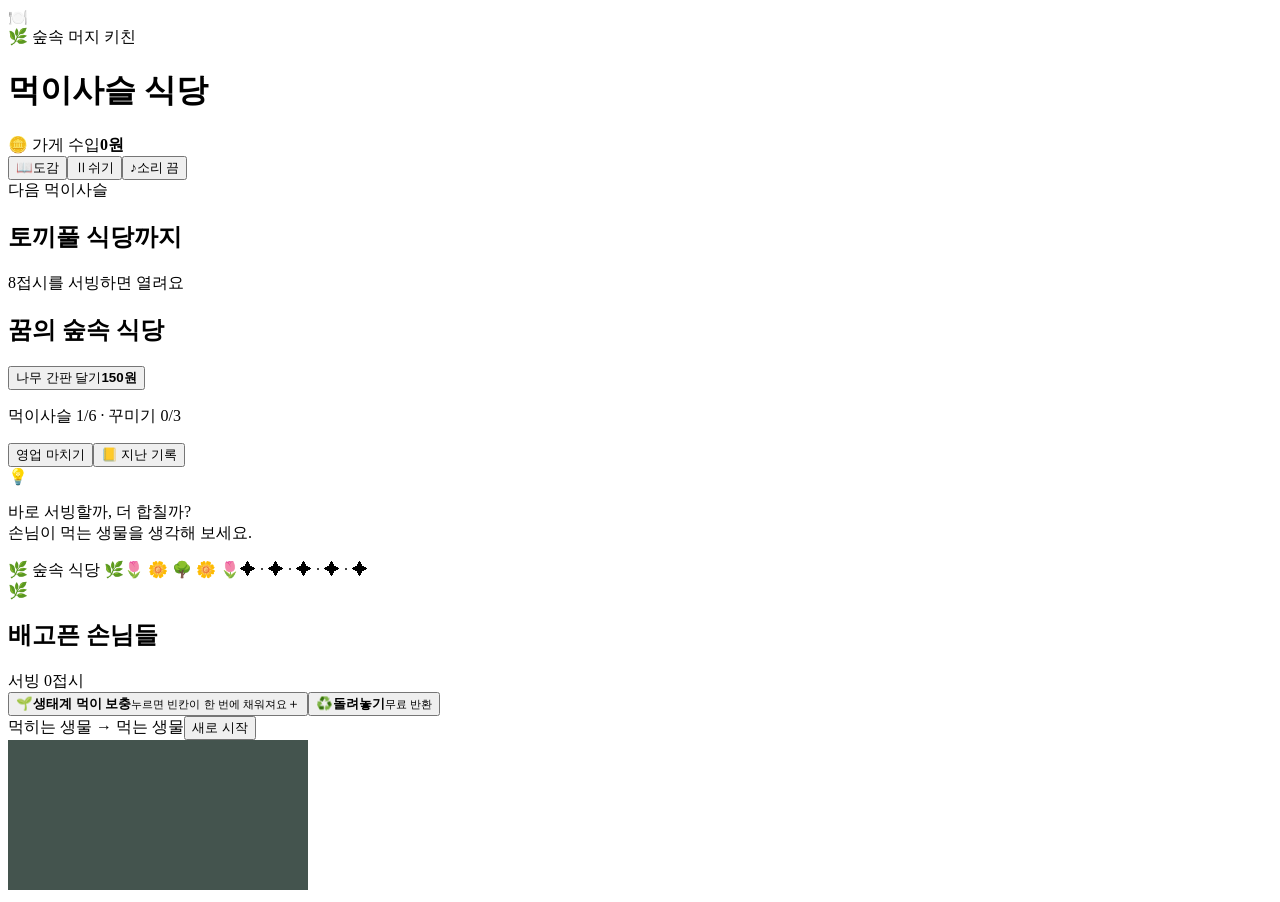
==== index.html @ fd80b188 "Add food-chain diner index.html" ====
<!doctype html>
<html lang="ko">
<head>
  <meta charset="utf-8">
  <meta name="viewport" content="width=device-width,initial-scale=1,viewport-fit=cover">
  <meta name="theme-color" content="#173d38">
  <meta name="description" content="같은 먹이 카드를 합치고 생물 손님에게 알맞은 먹이를 서빙하는 4학년 과학 게임.">
  <title>먹이사슬 식당</title>
  <link rel="icon" href="data:image/svg+xml,%3Csvg xmlns='http://www.w3.org/2000/svg' viewBox='0 0 32 32'%3E%3Crect width='32' height='32' rx='8' fill='%23173d38'/%3E%3Ccircle cx='16' cy='17' r='10' fill='%23ffc44a'/%3E%3Ccircle cx='16' cy='17' r='6' fill='%23fff'/%3E%3C/svg%3E">
  <link rel="stylesheet" href="style.css">
</head>
<body>
<main class="diner">
  <header class="topbar">
    <div class="brand"><span class="brand-icon">🍽️</span><div><span class="eyebrow">🌿 숲속 머지 키친</span><h1>먹이사슬 식당</h1></div></div>
    <div class="wallet"><span>🪙 가게 수입</span><strong id="coins">0<span>원</span></strong></div>
    <div class="toolbar"><button id="guideButton" class="icon-button" title="먹이사슬 도감">📖<span>도감</span></button><button id="pauseButton" class="icon-button" title="잠깐 쉬기">Ⅱ<span>쉬기</span></button><button id="soundButton" class="icon-button" title="소리 켜기">♪<span>소리 끔</span></button></div>
  </header>
    <aside class="side-area">
      <section class="progress-card"><span class="eyebrow">다음 먹이사슬</span><h2 id="nextTitle">토끼풀 식당까지</h2><div class="progress-track"><i id="progressFill"></i></div><p id="progressText">8접시를 서빙하면 열려요</p><div class="unlock-dots" id="unlockDots"></div></section>
      <section class="decor-card"><h2>꿈의 숲속 식당</h2><div id="decorSteps" class="decor-steps"></div><button id="decorateButton" class="decor-button"><span id="decorName">나무 간판 달기</span><strong id="decorCost">150원</strong></button><p id="goalText">먹이사슬 1/6 · 꾸미기 0/3</p></section>
      <div class="business-actions"><button id="finishBusiness" class="finish-business">영업 마치기</button><button id="viewRecords" class="records-button">📒 지난 기록</button></div><div class="tip"><span>💡</span><p>바로 서빙할까, 더 합칠까?<br>손님이 먹는 생물을 생각해 보세요.</p></div>
    </aside>
  <div class="game-layout"><div class="restaurant-decor" aria-hidden="true"><span class="decor-sign">🌿 숲속 식당 🌿</span><span class="decor-flowers">🌷 🌼 🌳 🌼 🌷</span><span class="decor-lights">✦ · ✦ · ✦ · ✦ · ✦</span></div><div class="scene-leaves" aria-hidden="true">🌿</div>
    <section class="play-area">
      <div class="section-heading storefront-heading"><h2 id="restaurantTitle">배고픈 손님들</h2><span id="servedLabel" class="counter">서빙 0접시</span></div>
      <div class="customers" id="customers" aria-label="손님에게 먹이 서빙하기"></div>
      <div class="countertop"></div>
      <span id="selectionHint" class="visually-hidden" aria-live="polite"></span>
      <div id="board" class="board" aria-label="먹이 카드 합치기"></div>
      <div class="kitchen-bottom"><button id="fountainButton" class="fountain"><span class="fountain-icon">🌱</span><span><strong>생태계 먹이 보충</strong><small id="supplyLabel">누르면 빈칸이 한 번에 채워져요</small></span><span class="supply-plus">＋</span></button><button id="returnButton" class="return-bin" aria-label="선택한 카드 무료 반환"><span>♻️</span><strong>돌려놓기</strong><small>무료 반환</small></button></div>
    </section>

  </div>
  <footer><span>먹히는 생물 <b>→</b> 먹는 생물</span><button id="restartButton">새로 시작</button></footer>
</main>
<div class="modal-backdrop" id="modal" hidden><section class="modal-card" id="modalContent" role="dialog" aria-modal="true" aria-labelledby="modalTitle"></section></div>
<svg id="tutorialShade" class="tutorial-shade" hidden aria-hidden="true"><defs><mask id="tutorialMask"><rect width="100%" height="100%" fill="white"/><g id="tutorialHoles"></g></mask></defs><rect width="100%" height="100%" fill="#10241d" fill-opacity=".78" mask="url(#tutorialMask)"/></svg>
<aside id="tutorial" class="tutorial-coach" hidden aria-live="polite"><span class="coach-face" aria-hidden="true">🧑‍🍳</span><div><strong id="tutorialStep">연습 1 / 4</strong><p id="tutorialText"></p></div><button id="skipTutorial">건너뛰기</button></aside>
<div class="toast" id="toast" role="status" aria-live="polite"></div>
<div class="drag-ghost" id="dragGhost" hidden></div>
<script src="engine.js"></script>
<script src="app.js"></script>
</body>
</html>
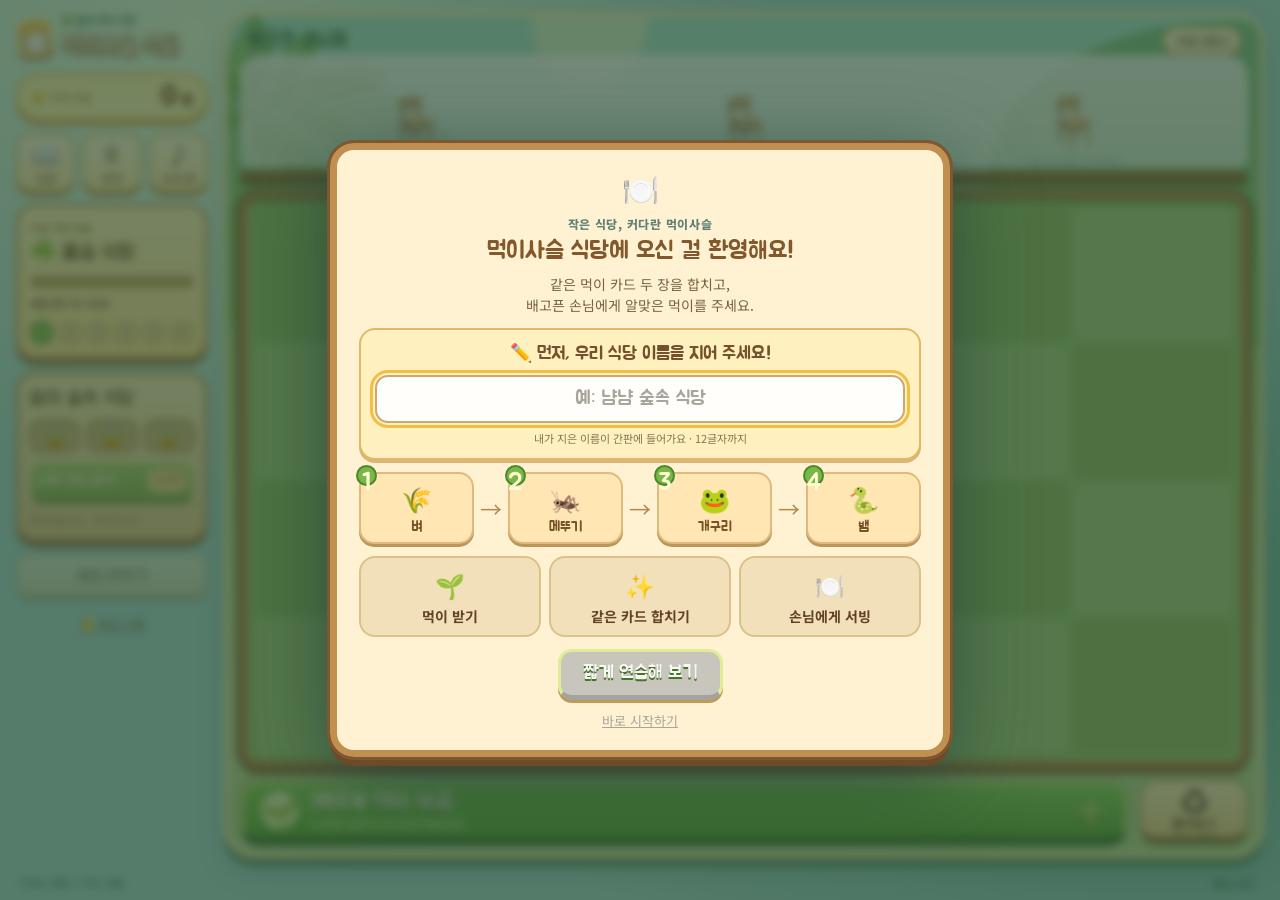
==== commit 149e0480: "Move game notices and tutorial help away from customer faces" ====
--- a/index.html
+++ b/index.html
@@ -1,45 +1,45 @@
-<!doctype html>
-<html lang="ko">
-<head>
-  <meta charset="utf-8">
-  <meta name="viewport" content="width=device-width,initial-scale=1,viewport-fit=cover">
-  <meta name="theme-color" content="#173d38">
-  <meta name="description" content="같은 먹이 카드를 합치고 생물 손님에게 알맞은 먹이를 서빙하는 4학년 과학 게임.">
-  <title>먹이사슬 식당</title>
-  <link rel="icon" href="data:image/svg+xml,%3Csvg xmlns='http://www.w3.org/2000/svg' viewBox='0 0 32 32'%3E%3Crect width='32' height='32' rx='8' fill='%23173d38'/%3E%3Ccircle cx='16' cy='17' r='10' fill='%23ffc44a'/%3E%3Ccircle cx='16' cy='17' r='6' fill='%23fff'/%3E%3C/svg%3E">
-  <link rel="stylesheet" href="style.css">
-</head>
-<body>
-<main class="diner">
-  <header class="topbar">
-    <div class="brand"><span class="brand-icon">🍽️</span><div><span class="eyebrow">🌿 숲속 머지 키친</span><h1>먹이사슬 식당</h1></div></div>
-    <div class="wallet"><span>🪙 가게 수입</span><strong id="coins">0<span>원</span></strong></div>
-    <div class="toolbar"><button id="guideButton" class="icon-button" title="먹이사슬 도감">📖<span>도감</span></button><button id="pauseButton" class="icon-button" title="잠깐 쉬기">Ⅱ<span>쉬기</span></button><button id="soundButton" class="icon-button" title="소리 켜기">♪<span>소리 끔</span></button></div>
-  </header>
-    <aside class="side-area">
-      <section class="progress-card"><span class="eyebrow">다음 먹이사슬</span><h2 id="nextTitle">토끼풀 식당까지</h2><div class="progress-track"><i id="progressFill"></i></div><p id="progressText">8접시를 서빙하면 열려요</p><div class="unlock-dots" id="unlockDots"></div></section>
-      <section class="decor-card"><h2>꿈의 숲속 식당</h2><div id="decorSteps" class="decor-steps"></div><button id="decorateButton" class="decor-button"><span id="decorName">나무 간판 달기</span><strong id="decorCost">150원</strong></button><p id="goalText">먹이사슬 1/6 · 꾸미기 0/3</p></section>
-      <div class="business-actions"><button id="finishBusiness" class="finish-business">영업 마치기</button><button id="viewRecords" class="records-button">📒 지난 기록</button></div><div class="tip"><span>💡</span><p>바로 서빙할까, 더 합칠까?<br>손님이 먹는 생물을 생각해 보세요.</p></div>
-    </aside>
-  <div class="game-layout"><div class="restaurant-decor" aria-hidden="true"><span class="decor-sign">🌿 숲속 식당 🌿</span><span class="decor-flowers">🌷 🌼 🌳 🌼 🌷</span><span class="decor-lights">✦ · ✦ · ✦ · ✦ · ✦</span></div><div class="scene-leaves" aria-hidden="true">🌿</div>
-    <section class="play-area">
-      <div class="section-heading storefront-heading"><h2 id="restaurantTitle">배고픈 손님들</h2><span id="servedLabel" class="counter">서빙 0접시</span></div>
-      <div class="customers" id="customers" aria-label="손님에게 먹이 서빙하기"></div>
-      <div class="countertop"></div>
-      <span id="selectionHint" class="visually-hidden" aria-live="polite"></span>
-      <div id="board" class="board" aria-label="먹이 카드 합치기"></div>
-      <div class="kitchen-bottom"><button id="fountainButton" class="fountain"><span class="fountain-icon">🌱</span><span><strong>생태계 먹이 보충</strong><small id="supplyLabel">누르면 빈칸이 한 번에 채워져요</small></span><span class="supply-plus">＋</span></button><button id="returnButton" class="return-bin" aria-label="선택한 카드 무료 반환"><span>♻️</span><strong>돌려놓기</strong><small>무료 반환</small></button></div>
-    </section>
-
-  </div>
-  <footer><span>먹히는 생물 <b>→</b> 먹는 생물</span><button id="restartButton">새로 시작</button></footer>
-</main>
-<div class="modal-backdrop" id="modal" hidden><section class="modal-card" id="modalContent" role="dialog" aria-modal="true" aria-labelledby="modalTitle"></section></div>
-<svg id="tutorialShade" class="tutorial-shade" hidden aria-hidden="true"><defs><mask id="tutorialMask"><rect width="100%" height="100%" fill="white"/><g id="tutorialHoles"></g></mask></defs><rect width="100%" height="100%" fill="#10241d" fill-opacity=".78" mask="url(#tutorialMask)"/></svg>
-<aside id="tutorial" class="tutorial-coach" hidden aria-live="polite"><span class="coach-face" aria-hidden="true">🧑‍🍳</span><div><strong id="tutorialStep">연습 1 / 4</strong><p id="tutorialText"></p></div><button id="skipTutorial">건너뛰기</button></aside>
-<div class="toast" id="toast" role="status" aria-live="polite"></div>
-<div class="drag-ghost" id="dragGhost" hidden></div>
-<script src="engine.js"></script>
-<script src="app.js"></script>
-</body>
-</html>
+<!doctype html>
+<html lang="ko">
+<head>
+  <meta charset="utf-8">
+  <meta name="viewport" content="width=device-width,initial-scale=1,viewport-fit=cover">
+  <meta name="theme-color" content="#173d38">
+  <meta name="description" content="같은 먹이 카드를 합치고 생물 손님에게 알맞은 먹이를 서빙하는 4학년 과학 게임.">
+  <title>먹이사슬 식당</title>
+  <link rel="icon" href="data:image/svg+xml,%3Csvg xmlns='http://www.w3.org/2000/svg' viewBox='0 0 32 32'%3E%3Crect width='32' height='32' rx='8' fill='%23173d38'/%3E%3Ccircle cx='16' cy='17' r='10' fill='%23ffc44a'/%3E%3Ccircle cx='16' cy='17' r='6' fill='%23fff'/%3E%3C/svg%3E">
+  <link rel="stylesheet" href="style.css?v=help-20261006">
+</head>
+<body>
+<main class="diner">
+  <header class="topbar">
+    <div class="brand"><span class="brand-icon">🍽️</span><div><span class="eyebrow">🌿 숲속 머지 키친</span><h1>먹이사슬 식당</h1></div></div>
+    <div class="wallet"><span>🪙 가게 수입</span><strong id="coins">0<span>원</span></strong></div>
+    <div class="toolbar"><button id="guideButton" class="icon-button" title="먹이사슬 도감">📖<span>도감</span></button><button id="pauseButton" class="icon-button" title="잠깐 쉬기">Ⅱ<span>쉬기</span></button><button id="soundButton" class="icon-button" title="소리 켜기">♪<span>소리 끔</span></button></div>
+  </header>
+    <aside class="side-area">
+      <section class="progress-card"><span class="eyebrow">다음 먹이사슬</span><h2 id="nextTitle">토끼풀 식당까지</h2><div class="progress-track"><i id="progressFill"></i></div><p id="progressText">8접시를 서빙하면 열려요</p><div class="unlock-dots" id="unlockDots"></div></section>
+      <section class="decor-card"><h2>꿈의 숲속 식당</h2><div id="decorSteps" class="decor-steps"></div><button id="decorateButton" class="decor-button"><span id="decorName">나무 간판 달기</span><strong id="decorCost">150원</strong></button><p id="goalText">먹이사슬 1/6 · 꾸미기 0/3</p></section>
+      <div class="business-actions"><button id="finishBusiness" class="finish-business">영업 마치기</button><button id="viewRecords" class="records-button">📒 지난 기록</button></div><div class="tip"><span>💡</span><p>바로 서빙할까, 더 합칠까?<br>손님이 먹는 생물을 생각해 보세요.</p></div>
+    </aside>
+  <div class="game-layout"><div class="restaurant-decor" aria-hidden="true"><span class="decor-sign">🌿 숲속 식당 🌿</span><span class="decor-flowers">🌷 🌼 🌳 🌼 🌷</span><span class="decor-lights">✦ · ✦ · ✦ · ✦ · ✦</span></div><div class="scene-leaves" aria-hidden="true">🌿</div>
+    <section class="play-area">
+      <div class="section-heading storefront-heading"><h2 id="restaurantTitle">배고픈 손님들</h2><span id="servedLabel" class="counter">서빙 0접시</span></div>
+      <div class="customers" id="customers" aria-label="손님에게 먹이 서빙하기"></div>
+      <div class="countertop"></div>
+      <span id="selectionHint" class="visually-hidden" aria-live="polite"></span>
+      <div id="board" class="board" aria-label="먹이 카드 합치기"></div>
+      <div class="kitchen-bottom"><button id="fountainButton" class="fountain"><span class="fountain-icon">🌱</span><span><strong>생태계 먹이 보충</strong><small id="supplyLabel">누르면 빈칸이 한 번에 채워져요</small></span><span class="supply-plus">＋</span></button><button id="returnButton" class="return-bin" aria-label="선택한 카드 무료 반환"><span>♻️</span><strong>돌려놓기</strong><small>무료 반환</small></button></div>
+    </section>
+
+  </div>
+  <footer><span>먹히는 생물 <b>→</b> 먹는 생물</span><button id="restartButton">새로 시작</button></footer>
+</main>
+<div class="modal-backdrop" id="modal" hidden><section class="modal-card" id="modalContent" role="dialog" aria-modal="true" aria-labelledby="modalTitle"></section></div>
+<svg id="tutorialShade" class="tutorial-shade" hidden aria-hidden="true"><defs><mask id="tutorialMask"><rect width="100%" height="100%" fill="white"/><g id="tutorialHoles"></g></mask></defs><rect width="100%" height="100%" fill="#10241d" fill-opacity=".78" mask="url(#tutorialMask)"/></svg>
+<aside id="tutorial" class="tutorial-coach" hidden aria-live="polite"><span class="coach-face" aria-hidden="true">🧑‍🍳</span><div><strong id="tutorialStep">연습 1 / 4</strong><p id="tutorialText"></p></div><button id="skipTutorial">건너뛰기</button></aside>
+<div class="toast" id="toast" role="status" aria-live="polite"></div>
+<div class="drag-ghost" id="dragGhost" hidden></div>
+<script src="engine.js"></script>
+<script src="app.js?v=help-20261006"></script>
+</body>
+</html>
--- a/style.css
+++ b/style.css
@@ -0,0 +1,213 @@
+@import url('https://fonts.googleapis.com/css2?family=Jua&family=Noto+Sans+KR:wght@400;500;600;700;800&display=swap');
+:root{--ink:#173d38;--green:#167c61;--mint:#e1f5ec;--yellow:#ffc44a;--orange:#f06a36;--paper:#fffdf8;--line:#d7e5dd;--display:'Jua','Malgun Gothic',sans-serif;--body:'Noto Sans KR','Malgun Gothic',sans-serif}
+*{box-sizing:border-box}body{margin:0;background:#eef5ef;color:var(--ink);font-family:var(--body);font-size:16px;background-image:radial-gradient(#c8ddd0 .7px,transparent .7px);background-size:18px 18px}button{font:inherit;cursor:pointer;color:inherit}button:disabled{cursor:default;opacity:.5}button:focus-visible{outline:3px solid #246cfc;outline-offset:3px}button,h1,h2,p{margin:0}h1,h2{font-family:var(--display);font-weight:400}button{border:none}button:hover:not(:disabled){filter:brightness(.97)}[hidden]{display:none!important}.diner{max-width:1150px;margin:24px auto;padding:0 24px}.topbar{display:flex;align-items:center;gap:24px;margin-bottom:25px}.brand{display:flex;align-items:center;gap:12px}.brand-icon{font-size:40px;display:grid;place-items:center;background:var(--ink);width:64px;height:64px;border-radius:19px}.eyebrow{font-size:12px;font-weight:800;letter-spacing:.06em;display:block;color:#608075;margin-bottom:4px}.brand h1{font-size:32px;letter-spacing:-.02em}.wallet{margin-left:auto;text-align:right}.wallet>span{font-size:12px;color:#608075}.wallet strong{display:block;font-family:var(--display);font-size:32px}.wallet strong span{font-size:17px;margin-left:4px}.toolbar{display:flex;gap:7px}.icon-button{border:1px solid var(--line);background:var(--paper);border-radius:14px;min-width:52px;padding:7px 10px;font-size:23px;line-height:1.2}.icon-button span{display:block;font-family:var(--body);font-size:12px;margin-top:4px;font-weight:600}.game-layout{display:grid;grid-template-columns:minmax(0,1fr) 292px;gap:25px}.play-area{min-width:0}.section-heading{display:flex;align-items:center;justify-content:space-between;gap:10px}.section-heading h2{font-size:23px}.section-heading>span{font-size:12px;color:#698178}.counter{background:#dcebe1;padding:6px 12px;border-radius:20px;font-weight:700}.customers{display:grid;grid-template-columns:repeat(3,1fr);gap:12px;margin-top:12px;min-height:162px}.customer{border:2px solid #c6ddd0;border-bottom:0;border-radius:22px 22px 0 0;background:var(--paper);min-height:162px;text-align:center;padding:12px 7px 10px;position:relative;transition:border-color .15s,transform .15s;overflow:hidden;display:flex;align-items:center;flex-direction:column;justify-content:center}.customer .bubble{background:#edf4ec;border-radius:16px;padding:4px 10px;font-size:12px;font-weight:700;white-space:nowrap;margin-bottom:4px}.customer .animal{font-size:43px;line-height:1.15}.customer strong{font-family:var(--display);font-size:18px;font-weight:400;margin-top:4px}.customer .reward{font-size:12px;color:#718078;margin-top:2px}.customer.urgent{border-color:#f2b271;background:#fff7ed}.customer.urgent .bubble{background:#ffe4c0;color:#ad4b16}.patience-track{position:absolute;bottom:0;left:0;right:0;height:5px;background:#fbe6d4}.patience-track i{display:block;height:100%;background:var(--orange);transition:width .2s linear}.customer.empty{border-style:dashed;background:transparent;opacity:.7;color:#78958a}.customer.empty span{font-size:28px}.customer.drop-target,.slot.drop-target{border-color:var(--orange);box-shadow:0 0 0 3px #ffc44a90}.customer.can-serve{border-color:#44b892}.countertop{background:var(--ink);color:#eff9ef;display:flex;justify-content:space-between;align-items:center;padding:11px 15px;border-radius:0 0 12px 12px;border-bottom:5px solid #102d29;font-size:12px;gap:10px}.open-sign{background:var(--yellow);color:var(--ink);padding:3px 10px;border-radius:4px;font-family:var(--display);letter-spacing:.12em;font-size:14px}.kitchen-head{display:flex;justify-content:space-between;align-items:end;margin:19px 0 10px}.kitchen-head h2{font-size:25px}.selection-hint{font-size:12px;color:#698178;max-width:150px;text-align:right}.board{background:#d5e8dc;border:1px solid #bad1c3;border-radius:22px;padding:11px;display:grid;grid-template-columns:repeat(4,minmax(0,1fr));gap:9px;box-shadow:inset 0 2px 3px #bfd4c7}.slot{background:#bcd7c660;border:2px solid transparent;min-width:0;aspect-ratio:1.23;border-radius:15px;position:relative;padding:5px;display:flex;align-items:center;justify-content:center;flex-direction:column;touch-action:none;user-select:none;-webkit-user-select:none;transition:transform .15s,box-shadow .15s;overflow:hidden}.slot:empty:after{content:'+';font-size:23px;color:#99b6a3;font-weight:300}.slot.filled{background:var(--paper);border-color:#fff;box-shadow:0 3px 0 #a6c5b3}.slot .food-icon{font-size:35px;line-height:1.15;pointer-events:none}.slot .food-name{font-size:13px;font-weight:800;line-height:1.35;margin-top:5px;pointer-events:none;word-break:keep-all}.slot .chain-mark{position:absolute;top:5px;left:7px;width:6px;height:6px;border-radius:50%;pointer-events:none}.slot .tier{position:absolute;top:3px;right:6px;font-size:10px;letter-spacing:1px;color:#79978b;pointer-events:none}.slot.selected{border-color:var(--orange);box-shadow:0 0 0 3px #ffc44a80,0 3px 0 #a6c5b3;transform:translateY(-2px)}.slot.fresh{animation:pop .28s ease-out}.kitchen-bottom{display:flex;gap:10px;margin-top:13px}.fountain{background:var(--green);border-bottom:4px solid #10604a;color:white;padding:12px 14px;border-radius:17px;display:flex;gap:12px;align-items:center;flex:1;text-align:left;min-width:0}.fountain-icon{font-size:30px}.fountain strong{font-family:var(--display);font-size:20px;font-weight:400;display:block}.fountain small{font-size:12px;color:#cff7e6;display:block;margin-top:3px}.supply-meter{margin-left:auto;height:30px;width:9px;background:#ffffff35;border-radius:5px;display:flex;align-items:end;overflow:hidden;flex-shrink:0}.supply-meter i{background:var(--yellow);width:100%;height:50%;transition:height .1s}.return-bin{padding:10px 16px;min-width:99px;background:#fffdf8;border:1px dashed #83a491;border-radius:17px;display:flex;flex-direction:column;align-items:center}.return-bin>span{font-size:25px}.return-bin strong{font-size:12px;margin-top:2px}.return-bin small{font-size:11px;color:#6c8579;margin-top:1px}.side-area{display:flex;flex-direction:column;gap:15px}.progress-card{padding:22px;background:var(--yellow);border:1px solid #e9b137;border-radius:23px;position:relative}.progress-card .eyebrow{color:#806721}.progress-card h2{font-size:24px;margin-bottom:14px}.progress-track{height:8px;background:#e3ae33;border-radius:10px;overflow:hidden}.progress-track i{display:block;height:100%;width:0;background:var(--ink);border-radius:10px;transition:width .3s}.progress-card p{font-size:13px;font-weight:600;margin-top:9px}.unlock-dots{display:flex;gap:8px;margin-top:16px}.unlock-dots span{height:27px;width:27px;border-radius:50%;background:#ffe098;display:grid;place-items:center;font-size:12px;color:#a28b4e}.unlock-dots .done{background:var(--ink);color:var(--yellow)}.menu-card,.upgrade-card{padding:19px;background:var(--paper);border-radius:22px;border:1px solid var(--line)}.menu-card .section-heading h2,.upgrade-card h2{font-size:22px}.menu-description{font-size:12px;color:#698178;margin:8px 0 12px;line-height:1.6}.menu-item{display:flex;width:100%;gap:9px;align-items:center;padding:9px 10px;margin-top:6px;border-radius:11px;background:#f0f5ef;border:1px solid transparent;text-align:left}.menu-item.active{background:#e0f2e8;border-color:#86bca1}.menu-item .menu-icon{font-size:23px;flex-shrink:0}.menu-item .menu-name{font-size:13px;font-weight:700}.menu-item .menu-status{margin-left:auto;font-size:11px;color:#758d7e}.menu-item.active .menu-status{color:#167c61;font-weight:800}.menu-item.locked{background:#f4f4ee;color:#8d998e}.upgrade-button{width:100%;display:flex;align-items:center;justify-content:space-between;background:#f1f5ed;border-radius:12px;padding:12px;margin-top:10px;text-align:left;gap:8px}.upgrade-button span{font-size:13px;font-weight:700}.upgrade-button small{display:block;margin-top:4px;font-size:12px;color:#799184;font-weight:400}.upgrade-button strong{font-size:13px;white-space:nowrap;color:var(--green)}.tip{display:flex;align-items:start;gap:10px;padding:0 8px;color:#6c8376}.tip>span{font-size:22px}.tip p{font-size:12px;line-height:1.8}footer{display:flex;justify-content:space-between;align-items:center;margin:20px 0;color:#779080;font-size:12px}footer button{font-size:12px;text-decoration:underline;background:none;color:#779080}.modal-backdrop{position:fixed;inset:0;z-index:30;background:#0a2924a6;backdrop-filter:blur(5px);display:flex;align-items:center;justify-content:center;padding:22px}.modal-card{background:var(--paper);width:620px;max-width:100%;border-radius:28px;max-height:88dvh;overflow-y:auto;padding:30px;box-shadow:0 24px 80px #06201960;text-align:center}.modal-card .modal-icon{font-size:45px;display:block;margin-bottom:10px}.modal-card h2{font-size:30px;margin-bottom:12px}.modal-card p{font-size:15px;line-height:1.9;color:#57766a}.modal-card .small-copy{font-size:12px;line-height:1.8;margin-top:14px;color:#7b8b81}.primary{background:var(--green);color:white;font-family:var(--display);font-size:20px;border-radius:14px;padding:13px 26px;border-bottom:4px solid #105a46;margin-top:22px}.secondary{background:#e6eee5;padding:12px 20px;border-radius:13px;margin-top:12px;font-size:14px}.modal-actions{display:flex;justify-content:center;gap:10px;align-items:baseline}.chain-diagram{display:flex;align-items:center;justify-content:center;gap:8px;margin:20px 0;flex-wrap:wrap}.chain-node{padding:11px 7px;background:#edf4e9;border-radius:15px;min-width:85px;max-width:115px}.chain-node>span{display:block;font-size:31px}.chain-node strong{display:block;font-size:12px;margin-top:5px;line-height:1.6}.chain-arrow{color:#7b9b88;font-size:21px}.learn-copy{background:#e6f4e8;padding:13px 17px;border-radius:15px;text-align:left;font-size:14px;line-height:1.9}.howto{display:grid;grid-template-columns:repeat(3,1fr);gap:10px;margin-top:22px}.howto>div{background:#edf4e9;border-radius:16px;padding:14px 9px}.howto span{font-size:24px;display:block}.howto strong{display:block;font-size:14px;margin-top:8px}.howto small{display:block;font-size:12px;margin-top:5px;color:#607d6e;line-height:1.7}.guide-entry{text-align:left;border-top:1px solid var(--line);padding:20px 0}.guide-entry h3{font-family:var(--display);font-size:21px;font-weight:400;margin:0}.guide-entry .chain-diagram{justify-content:start;gap:5px;margin:12px 0}.guide-entry p{font-size:13px;line-height:1.9}.toast{position:fixed;left:50%;bottom:28px;transform:translate(-50%,20px);opacity:0;background:var(--ink);color:white;padding:13px 22px;border-radius:14px;box-shadow:0 8px 25px #163c3840;z-index:60;max-width:90vw;font-size:14px;pointer-events:none;transition:all .2s;text-align:center}.toast.show{opacity:1;transform:translate(-50%,0)}.toast.error{background:#ae412c}.drag-ghost{position:fixed;pointer-events:none;z-index:50;background:#fffdf8f0;border:2px solid var(--orange);border-radius:15px;padding:10px 14px;transform:translate(-50%,-50%);box-shadow:0 6px 20px #0b302b33;min-width:85px;text-align:center}.drag-ghost .food-icon{display:block;font-size:35px}.drag-ghost .food-name{font-size:12px;font-weight:700}.success-pop{animation:pop .32s ease}.pause-label{margin:20px;color:#6f8b7b}.guide-tabs{display:flex;flex-wrap:wrap;gap:7px;justify-content:center;margin:12px 0}.guide-tabs button{padding:7px 12px;background:#eaf2e8;font-size:13px;border-radius:10px}.guide-tabs button.active{background:var(--green);color:white}.reference-links{text-align:left;font-size:12px;color:#6c8579;line-height:1.8;margin-top:16px}.reference-links a{color:#3b7963}.board-help{font-size:13px;margin:12px 0}.empty-note{font-size:13px;text-align:center;padding:16px;color:#799184}.visually-hidden{position:absolute;width:1px;height:1px;overflow:hidden;clip:rect(0,0,0,0)}
+@keyframes pop{0%{transform:scale(.82)}60%{transform:scale(1.07)}100%{transform:scale(1)}}
+@media(min-width:851px){.slot{aspect-ratio:auto;height:94px}.slot .food-name{font-size:14px}}
+@media(min-width:1350px){.diner{margin-top:32px}}
+@media(max-width:850px){.diner{padding:0 16px;margin:16px auto}.game-layout{grid-template-columns:minmax(0,1fr) 230px;gap:16px}.topbar{gap:12px}.brand h1{font-size:27px}.brand-icon{width:52px;height:52px;font-size:31px}.progress-card,.menu-card,.upgrade-card{padding:15px}.slot .food-icon{font-size:29px}.slot .food-name{font-size:12px}.slot{aspect-ratio:1.07}.customers{gap:7px}.customer strong{font-size:16px}.customer .bubble{font-size:11px}.kitchen-head h2{font-size:23px}.fountain strong{font-size:17px}.fountain small{font-size:11px}.fountain{padding:10px;gap:8px}}
+@media(max-width:650px){.diner{margin:12px auto;padding:0 12px}.topbar{gap:8px;flex-wrap:wrap;margin-bottom:17px}.brand{gap:8px}.brand h1{font-size:24px}.brand .eyebrow{font-size:10px}.brand-icon{width:44px;height:44px;font-size:26px;border-radius:13px}.wallet strong{font-size:25px}.wallet>span{font-size:10px}.wallet strong span{font-size:13px}.toolbar{margin-left:auto;gap:4px}.icon-button{min-width:38px;padding:5px 7px;font-size:19px;border-radius:10px}.icon-button span{font-size:10px}.game-layout{display:flex;flex-direction:column;gap:16px}.customers{min-height:132px}.customer{min-height:132px;border-radius:16px 16px 0 0;padding:8px 3px}.customer .animal{font-size:34px}.customer strong{font-size:16px}.customer .bubble{font-size:11px;padding:3px 7px}.customer .reward{font-size:10px}.countertop{padding:9px 10px;font-size:11px}.section-heading h2{font-size:21px}.kitchen-head{margin-top:16px}.slot{aspect-ratio:1.05}.slot .food-icon{font-size:32px}.slot .food-name{font-size:12px;line-height:1.3}.board{padding:9px;gap:7px;border-radius:19px}.slot .tier{font-size:9px}.side-area{display:grid;grid-template-columns:1fr 1fr;gap:12px}.menu-card{grid-column:1/-1;order:3}.menu-card #menus{display:grid;grid-template-columns:repeat(2,1fr);gap:5px}.progress-card h2{font-size:21px}.progress-card p{font-size:12px}.progress-card{padding:15px}.unlock-dots{gap:5px}.unlock-dots span{width:21px;height:21px;font-size:10px}.upgrade-button{padding:10px 8px;gap:4px}.upgrade-button span,.upgrade-button strong{font-size:11px}.upgrade-button small{font-size:10px}.tip{grid-column:1/-1;order:4}.modal-card{padding:22px 17px}.modal-card h2{font-size:26px}.modal-card p{font-size:14px}.chain-node{min-width:61px;max-width:80px;padding:9px 5px}.chain-node>span{font-size:27px}.chain-node strong{font-size:11px}.chain-diagram{gap:4px}.chain-arrow{font-size:17px}.howto{gap:6px}.howto strong{font-size:12px}.howto small{font-size:11px}.selection-hint{font-size:11px}.fountain strong{font-size:18px}footer{margin-bottom:25px}}
+@media(prefers-reduced-motion:reduce){*,*:before,*:after{animation:none!important;transition:none!important}}
+/* A tablet game stage: forest counter above a checkerboard merge tray. */
+:root{--ink:#624125;--green:#589a34;--paper:#fff7dd;--line:#e8c58a;--mint:#daf3b5;--display:'Jua','Malgun Gothic',sans-serif}
+body{background:#a5d8d2;background-image:radial-gradient(ellipse at 15% 4%,#eafce0 0,transparent 38%),radial-gradient(ellipse at 90% 70%,#65b39c 0,transparent 45%);overflow-x:hidden}
+.diner{width:min(1180px,100%);margin:0 auto;padding:12px 22px 10px;min-height:100dvh;position:relative}
+.topbar{height:65px;gap:15px;margin:0 0 9px;position:relative;z-index:2}
+.brand{gap:10px}.brand-icon{width:54px;height:54px;background:linear-gradient(#ffc653,#f7a339);border:3px solid #fff1b4;border-radius:18px;box-shadow:0 4px 0 #b57632;font-size:34px;transform:rotate(-6deg)}
+.brand .eyebrow{color:#397459;font-size:12px;letter-spacing:0}.brand h1{font-size:31px;color:#fffbe4;text-shadow:2px 3px 0 #886136,-1px -1px 0 #886136,1px -1px 0 #886136,-1px 1px 0 #886136}
+.wallet{background:#fff3b3;border:3px solid #f5c45a;padding:2px 16px;border-radius:30px;display:flex;align-items:center;gap:10px;box-shadow:0 4px 0 #d89642;white-space:nowrap}.wallet>span{font-size:12px;color:#875a24}.wallet strong{font-size:27px;color:#835326}.wallet strong span{font-size:14px}.toolbar{gap:8px}.icon-button{background:linear-gradient(#fff8da,#ffe5a8);border:2px solid #d9aa58;border-radius:15px;min-width:52px;box-shadow:0 4px 0 #b78a49;font-size:24px;padding:3px 9px}.icon-button span{font-size:11px;color:#76512c}
+.game-layout{position:relative;display:grid;grid-template-columns:minmax(0,1fr) 208px;gap:16px;background:linear-gradient(180deg,#a5e5cf 0,#b2e7b5 22%,#82b95d 23%,#b7d892 80%);border:4px solid #ffebac;border-radius:30px;padding:14px;box-shadow:0 8px 0 #568c69,0 14px 25px #316d5d40;isolation:isolate;overflow:hidden}
+.game-layout:before{content:'';position:absolute;inset:0;z-index:-1;background:radial-gradient(ellipse at 5% 22%,#70b056 0 14%,transparent 14.3%),radial-gradient(ellipse at 97% 20%,#69af60 0 17%,transparent 17.3%),radial-gradient(ellipse at 35% 0,#eef6ce 0 6%,transparent 6.3%);opacity:.65}
+.scene-leaves{position:absolute;left:-23px;top:-32px;z-index:-1;font-size:140px;transform:rotate(35deg);opacity:.5;pointer-events:none}
+.play-area>.section-heading{height:25px;position:relative;padding:0 7px}.section-heading h2{font-size:20px;color:#3c7451}.counter{font-size:12px!important;background:#fff5cc;border:2px solid #e1b86b;color:#77552b!important;padding:3px 10px;box-shadow:0 2px 0 #b08a4f}
+.customers{gap:11px;margin-top:2px;min-height:125px;padding:0 20px;background:linear-gradient(transparent 86%,#deac65 86%)}
+.customer{min-height:125px;border:0;background:none;border-radius:0;box-shadow:none;padding:5px 6px 0;overflow:visible;justify-content:flex-end;transition:transform .15s}
+.customer:hover:not(:disabled){transform:translateY(-3px);filter:none}.customer .animal{font-size:58px;line-height:1.12;filter:drop-shadow(0 4px 1px #36662b45);transform-origin:center bottom;animation:hello 3.6s ease-in-out infinite}
+.customer:nth-child(2) .animal{animation-delay:-1s}.customer:nth-child(3) .animal{animation-delay:-2s}.customer .bubble{background:#fffbed;border:2px solid #d4b281;box-shadow:0 3px 0 #8c682b22;border-radius:14px;padding:3px 12px;position:relative;margin-bottom:5px;font-size:12px;color:#78512d}
+.customer .bubble:after{content:'';position:absolute;bottom:-6px;left:calc(50% - 4px);width:8px;height:8px;background:#fffbed;transform:rotate(45deg);border-bottom:2px solid #d4b281;border-right:2px solid #d4b281}
+.customer strong{font-size:18px;border:2px solid #c69854;background:#fff0c5;min-width:84px;padding:2px 8px;border-radius:11px;margin-top:1px;box-shadow:0 3px 0 #a17039;color:#744829;z-index:1}
+.customer .reward{font-size:10px;color:#4b6838;background:#eef6d4;border-radius:8px;padding:1px 6px;margin-top:4px;white-space:nowrap}
+.customer.urgent{background:none;border:0}.customer.urgent .bubble{background:#ffe1b0;border-color:#e38a39;color:#9e3e1c}.customer.urgent .bubble:after{background:#ffe1b0;border-color:#e38a39}.patience-track{left:18%;right:18%;bottom:-4px;border-radius:10px;z-index:2}
+.customer.empty{opacity:.55;border:0;min-height:125px}.customer.empty>span{font-size:50px}.customer.empty small{font-size:11px;margin-bottom:8px}.customer.drop-target{border:0;box-shadow:none;filter:drop-shadow(0 0 7px #fff69b);transform:scale(1.04)}
+.countertop{background:repeating-linear-gradient(0deg,#c78945 0 4px,#cc9855 4px 21px,#d3a361 21px 23px);border:3px solid #8b5d30;border-bottom:6px solid #784f2a;border-radius:10px;padding:5px 12px;margin:4px 0 9px;font-size:12px;color:#fff9da;text-shadow:0 1px #795024;min-height:34px;box-shadow:0 3px 0 #709340}.open-sign{background:#f9d569;font-size:14px;padding:1px 7px;box-shadow:0 2px #9c682d}
+.kitchen-head{margin:0 3px 6px;height:25px;align-items:center}.kitchen-head h2{font-size:19px;color:#416d2c}.selection-hint{font-size:12px;color:#4b6e34}
+.board{--rows:4;grid-template-columns:repeat(6,minmax(0,1fr));grid-template-rows:repeat(var(--rows),minmax(0,1fr));height:clamp(280px,calc(100dvh - 355px),470px);padding:9px;gap:3px;border:7px solid #b98345;outline:3px solid #7d552f;border-radius:17px;background:#98c870;box-shadow:inset 0 4px 0 #658f43,0 6px 0 #845a30;overflow:hidden}
+.slot{height:auto;min-height:0;aspect-ratio:auto;border-radius:10px;padding:3px;border:2px solid transparent;background:#91be63;transition:transform .12s;overflow:visible;touch-action:none}
+.slot:nth-child(12n+2),.slot:nth-child(12n+4),.slot:nth-child(12n+6),.slot:nth-child(12n+7),.slot:nth-child(12n+9),.slot:nth-child(12n+11){background:#a5ce7e}
+.slot:empty:after{content:''}.slot.filled{background:radial-gradient(ellipse at 50% 75%,#fff0b3 0 35%,transparent 36%),#91be63;border-color:transparent;box-shadow:none}
+.slot.filled:nth-child(12n+2),.slot.filled:nth-child(12n+4),.slot.filled:nth-child(12n+6),.slot.filled:nth-child(12n+7),.slot.filled:nth-child(12n+9),.slot.filled:nth-child(12n+11){background:radial-gradient(ellipse at 50% 75%,#fff0b3 0 35%,transparent 36%),#a5ce7e}
+.slot .food-icon{font-size:clamp(31px,4dvh,43px);line-height:1.1;filter:drop-shadow(0 3px 1px #42673265);z-index:1}.slot .food-name{font-family:var(--display);font-size:13px;font-weight:400;color:#55381e;margin-top:2px;line-height:1.1;text-shadow:0 1px #fffac3;z-index:1;max-width:100%;word-break:keep-all}
+.slot .chain-mark{width:10px;height:10px;top:3px;left:4px;border:1.5px solid #fff8cb;box-shadow:0 1px #4e7c37}.slot .tier{top:2px;right:4px;color:#fff5bd;text-shadow:0 1px #577a39;font-size:10px}
+.slot.selected{background:#ffe28c!important;border-color:#fff1ba;box-shadow:0 0 0 2px #d38928;transform:scale(1.025);z-index:2}.slot.drop-target{border-color:#ffed9b;box-shadow:inset 0 0 0 2px #e99b31}
+.slot.fresh{animation:mergeBurst .65s ease-out}.slot.fresh:after{content:'✨';position:absolute;top:-6px;left:10%;font-size:22px;animation:sparkle .7s forwards;pointer-events:none}.slot.supplied{animation:delivery .55s backwards;animation-delay:var(--delay,0ms)}
+.kitchen-bottom{gap:12px;margin-top:12px;align-items:stretch;min-height:63px}.fountain{background:linear-gradient(#85d353,#58a831);border:3px solid #f6f0a2;border-bottom:5px solid #38772d;border-radius:20px;padding:5px 16px;box-shadow:0 4px 0 #356e33,0 0 0 2px #619749;position:relative;gap:10px}.fountain strong{font-size:23px;color:#fffddd;text-shadow:0 2px #437831}.fountain small{font-size:12px;color:#eefcd3;margin-top:1px}.fountain-icon{font-size:34px;background:#e4f8b9;border:2px solid #77b947;border-radius:50%;width:45px;height:45px;display:grid;place-items:center}.supply-plus{margin-left:auto;font-size:36px;color:#ffeb8a;text-shadow:0 3px #487d2b}.fountain.needs-supply .supply-plus{animation:nudge 1.5s infinite}.return-bin{min-width:78px;background:linear-gradient(#ffecc0,#edcd87);border:2px solid #b98a44;border-bottom:5px solid #91662e;border-radius:17px;padding:4px 11px;box-shadow:0 3px 0 #6f7c3a}.return-bin>span{font-size:24px}.return-bin strong{font-size:11px}.return-bin small{font-size:10px;color:#876f46}
+.side-area{padding-top:6px;gap:13px}.progress-card{padding:16px 13px;border:3px solid #c59047;background:linear-gradient(#fff1bd,#ffdf90);border-radius:19px;box-shadow:0 5px 0 #866331}.progress-card .eyebrow{font-size:11px;color:#a0783d}.progress-card h2{font-size:23px;color:#76522b;margin:6px 0 11px}.progress-card p{font-size:12px}.progress-track{height:13px;background:#ccac61;border:2px solid #b69852;box-shadow:inset 0 2px #aa8a4f}.progress-track i{background:linear-gradient(#b7e970,#67ad36)}.unlock-dots{gap:6px;margin-top:12px}.unlock-dots span{width:25px;height:25px;border:2px solid #d6b06d;background:#f1d39a;color:#99733e}.unlock-dots .done{background:#84be46;color:#fff5cb;border-color:#558e34}
+.upgrade-card{background:linear-gradient(#edddae,#e6c68e);border:3px solid #b68b4c;border-radius:19px;padding:12px;box-shadow:0 5px 0 #846331}.upgrade-card .section-heading h2{font-size:20px;color:#73532d}.upgrade-button{padding:10px 8px;margin-top:9px;background:#fff0c7;border:2px solid #c49c60;box-shadow:0 3px 0 #aa8345;border-radius:13px;gap:6px}.upgrade-button span{font-family:var(--display);font-size:14px;font-weight:400}.upgrade-button small{font-family:var(--body);font-size:11px;color:#8b764c}.upgrade-button strong{background:#f4cd69;border-radius:8px;padding:3px 5px;color:#8a5f25;font-size:12px}.upgrade-button:disabled{opacity:.65}.tip{padding:10px 6px;background:#edf7c4ba;border:2px dashed #75a94b;border-radius:17px;color:#4b722f;gap:5px}.tip p{font-size:12px}.tip>span{font-size:24px}
+footer{margin:9px 5px 0;font-size:11px;color:#37664e}footer button{color:#37664e;font-size:11px;min-height:26px}
+.modal-backdrop{background:#26442ea1;backdrop-filter:blur(4px)}.modal-card{border:7px solid #c19051;outline:3px solid #7d572f;background:#fff2d2;border-radius:24px;box-shadow:0 9px 0 #6e4b28,0 20px 80px #173b35a0;padding:23px;max-height:90dvh}.modal-card h2{color:#83582d}.modal-card p{color:#786341}.primary{background:linear-gradient(#83bf40,#599b2c);border:3px solid #dfed97;border-bottom:5px solid #397829;color:#fffbe2;text-shadow:0 2px #447426;box-shadow:0 3px 0 #bd9a55;font-size:21px;min-height:50px}.secondary{background:#e8d6b0;color:#806442;border:2px solid #bca176;min-height:48px}.chain-diagram{gap:7px;flex-wrap:nowrap}.chain-node{background:#ffe6b3;border:2px solid #e0ba7d;position:relative;min-width:75px;max-width:120px;flex:1;box-shadow:0 3px 0 #bb975d;padding:12px 6px}.chain-node .discovery-level{position:absolute;top:-9px;left:-5px;width:21px;height:21px;display:grid;place-items:center;background:#79b746;border:2px solid #4b872d;border-radius:50%;font:12px var(--display);color:#fffbd2}.chain-node>span:not(.discovery-level){font-size:38px}.chain-node strong{font:14px var(--display);color:#785329;line-height:1.3}.chain-arrow{font-size:22px;color:#b3884c}.howto>div{background:#f1e0b9;border:2px solid #dcc18a}.learn-copy{background:#e2edbe;color:#547438}.guide-tabs button{background:#eddbb8;min-height:42px}.guide-tabs button.active{background:#7ca744}.guide-entry{border-color:#d7b98c}.guide-entry .chain-diagram{gap:7px}.toast{background:#78512e;border:3px solid #edc67c;box-shadow:0 5px 0 #53381d;bottom:18px}.drag-ghost{background:#ffeab3;border:3px solid #efa63d;min-width:95px;box-shadow:0 7px 15px #385b3980}.drag-ghost .chain-mark,.drag-ghost .tier{display:none}
+@keyframes delivery{0%{transform:translateY(-24px) scale(.2);opacity:0}65%{transform:translateY(3px) scale(1.12)}100%{transform:none;opacity:1}}
+@keyframes mergeBurst{0%{transform:scale(.55);filter:brightness(1.8)}45%{transform:scale(1.22);background:#ffe891}100%{transform:scale(1)}}
+@keyframes sparkle{0%{opacity:0;transform:scale(.2)}40%{opacity:1;transform:translateY(-12px) scale(1.2)}100%{opacity:0;transform:translateY(-28px)}}
+@keyframes hello{0%,80%,100%{transform:rotate(0)}86%{transform:rotate(-5deg)}93%{transform:rotate(5deg)}}
+@keyframes nudge{0%,70%,100%{transform:translateY(0)}80%{transform:translateY(-5px)}90%{transform:translateY(1px)}}
+@media(min-width:1350px){.diner{margin:0 auto}}
+@media(max-width:1000px){.diner{padding:10px 14px}.game-layout{grid-template-columns:minmax(0,1fr) 176px;gap:12px;padding:11px}.brand h1{font-size:28px}.progress-card h2{font-size:21px}.unlock-dots{gap:4px}.unlock-dots span{width:21px;height:21px}.upgrade-button{padding:9px 5px}.upgrade-button span{font-size:13px}.upgrade-button strong{font-size:11px}.slot .food-name{font-size:12px}}
+@media(orientation:portrait){.diner{max-width:850px;padding:14px 18px}.game-layout{display:flex;flex-direction:column;gap:14px;padding:16px}.topbar{height:70px;margin-bottom:12px}.customers{min-height:165px}.customer{min-height:165px}.customer .animal{font-size:76px}.customer strong{font-size:22px}.customer .bubble{font-size:15px;padding:5px 15px}.customer .reward{font-size:12px}.board{height:clamp(300px,calc(100dvh - 495px),590px);border-width:8px;gap:5px}.slot .food-icon{font-size:clamp(38px,5dvh,60px)}.slot .food-name{font-size:14px}.side-area{display:grid;grid-template-columns:1fr 1fr;gap:13px;padding:0}.progress-card{padding:12px 15px}.progress-card h2{margin:3px 0 7px;font-size:22px}.unlock-dots{margin-top:7px}.upgrade-card{padding:10px 12px}.upgrade-card .section-heading{display:none}.upgrade-button{margin:0 0 7px;padding:6px 9px;min-height:43px}.upgrade-button:last-child{margin:0}.upgrade-button small{display:none}.tip{display:none}.kitchen-bottom{min-height:74px}.fountain strong{font-size:26px}.fountain small{font-size:14px}.countertop{height:39px;font-size:14px}.kitchen-head{height:30px;margin-bottom:8px}.kitchen-head h2{font-size:23px}}
+@media(max-height:720px) and (orientation:landscape){.diner{padding-top:5px}.topbar{height:55px}.game-layout{padding:8px 12px}.customers,.customer{min-height:100px}.customer .animal{font-size:43px}.customer strong{font-size:15px}.customer .bubble{font-size:10px;padding:2px 9px}.customer .reward{font-size:9px}.board{height:calc(100dvh - 305px);min-height:205px}.kitchen-head h2{font-size:16px}.kitchen-bottom{min-height:53px}.fountain strong{font-size:20px}.fountain-icon{width:38px;height:38px;font-size:27px}.side-area{gap:9px}.tip{display:none}.slot .food-icon{font-size:29px}.slot .food-name{font-size:11px}.slot .tier{display:none}}
+@media(max-width:650px){.diner{padding:9px}.topbar{height:auto;min-height:62px;flex-wrap:nowrap;gap:6px}.brand-icon{display:none}.brand h1{font-size:22px}.brand .eyebrow{font-size:9px}.wallet{padding:3px 8px;gap:0;border-width:2px}.wallet>span{display:none}.wallet strong{font-size:23px}.toolbar{gap:5px}.icon-button{min-width:33px;padding:3px 5px;font-size:19px;border-radius:10px}.icon-button span{font-size:9px}.game-layout{padding:10px;border-radius:24px;gap:11px}.customers,.customer{min-height:125px;padding-left:2px;padding-right:2px}.customer .animal{font-size:49px}.customer strong{font-size:15px;min-width:65px;padding:2px 4px}.customer .bubble{font-size:11px;padding:3px 8px}.customer .reward{font-size:9px}.countertop{font-size:11px;height:32px}.kitchen-head h2{font-size:17px}.selection-hint{font-size:10px}.board{height:clamp(280px,calc(100dvh - 415px),380px);gap:2px;padding:4px;border-width:5px;outline-width:2px}.slot .food-icon{font-size:30px}.slot .food-name{font-size:10px}.slot .chain-mark{width:7px;height:7px;left:1px;top:1px}.slot .tier{font-size:8px;right:1px}.kitchen-bottom{min-height:63px;gap:8px}.fountain{padding:5px 8px;gap:6px;border-radius:15px}.fountain strong{font-size:20px}.fountain small{font-size:10px}.fountain-icon{width:35px;height:35px;font-size:25px}.supply-plus{font-size:27px}.return-bin{min-width:61px;padding:4px 7px}.return-bin strong{font-size:10px}.side-area{gap:8px}.progress-card{padding:10px}.progress-card h2{font-size:18px}.progress-card p{font-size:10px}.unlock-dots{gap:3px}.unlock-dots span{width:18px;height:18px;font-size:9px}.upgrade-card{padding:8px}.upgrade-button{padding:6px;min-height:39px}.upgrade-button span{font-size:11px}.upgrade-button strong{font-size:10px}.chain-node{min-width:50px;padding:10px 3px}.chain-node strong{font-size:12px}.chain-node>span:not(.discovery-level){font-size:27px}.chain-diagram{gap:4px}.chain-arrow{font-size:15px}.modal-card{padding:18px 12px}.modal-card h2{font-size:25px}.modal-card .small-copy{font-size:11px}}
+@media(prefers-reduced-motion:reduce){*,*:before,*:after{animation:none!important;transition:none!important}}
+
+@media(min-width:651px) and (orientation:landscape){
+ .customers{height:125px;min-height:0}.customer{height:125px;min-height:0}.customer .animal{font-size:52px}.customer strong{line-height:1.1}.customer .reward{line-height:1.2}.customer .bubble{line-height:1.2}
+ .board{height:clamp(255px,calc(100dvh - 505px),470px)}.kitchen-bottom{height:63px;min-height:0}.fountain strong{line-height:1.1}.fountain small{line-height:1.2}.countertop{line-height:1.2}
+}
+.slot.filled,.slot.filled:nth-child(12n+2),.slot.filled:nth-child(12n+4),.slot.filled:nth-child(12n+6),.slot.filled:nth-child(12n+7),.slot.filled:nth-child(12n+9),.slot.filled:nth-child(12n+11){background-image:none}
+.slot.filled:before{content:'';position:absolute;left:18%;right:18%;top:53%;height:15%;background:#f7e4ac;border:2px solid #fff4d0;border-radius:50%;box-shadow:0 2px 0 #779946;pointer-events:none}
+.slot .food-name{background:#f9edbd;border-radius:7px;padding:2px 5px;box-shadow:0 1px 0 #94a65b;margin-top:3px}
+@media(max-height:720px) and (orientation:landscape){.customers,.customer{height:105px}.customer .animal{font-size:42px}.board{height:calc(100dvh - 425px);min-height:205px}.kitchen-bottom{height:53px}.slot .food-name{font-size:11px}}
+.return-bin{line-height:1}.return-bin small{line-height:1.1}.return-bin strong{line-height:1.1}
+@media(min-width:651px) and (orientation:landscape){.expanded-board .customers,.expanded-board .customer{height:95px}.expanded-board .customer .animal{font-size:38px}.expanded-board .customer .reward{display:none}.expanded-board .board{height:clamp(310px,calc(100dvh - 450px),510px)}.expanded-board .slot .food-icon{font-size:27px}.expanded-board .slot .food-name{font-size:11px;padding:1px 4px}.expanded-board .slot{padding:1px}.expanded-board .slot .chain-mark{width:7px;height:7px}.expanded-board .slot .tier{font-size:8px}}
+@media(orientation:portrait) and (min-width:651px){
+ .customers{height:150px;min-height:0}.customer{height:150px;min-height:0}.customer .animal{font-size:62px}.customer .bubble{font-size:13px;line-height:1.2;padding:4px 12px}.customer strong{font-size:20px;line-height:1.1}.customer .reward{font-size:10px;line-height:1.2}
+ .board{height:clamp(275px,calc(100dvh - 695px),475px)}.slot .food-icon{font-size:42px}.slot .food-name{font-size:13px}.kitchen-bottom{height:70px;min-height:0}.fountain strong{line-height:1.1}.fountain small{line-height:1.2}
+ .progress-card{padding:9px 13px}.progress-card .eyebrow{display:none}.progress-card h2{font-size:19px;margin:0 0 4px}.progress-card p{font-size:10px;margin-top:4px}.progress-track{height:10px}.unlock-dots{margin-top:4px}.unlock-dots span{height:18px;width:18px;font-size:10px}.upgrade-card{padding:8px 10px}.upgrade-button{min-height:38px;padding:5px 8px;margin-bottom:6px}.upgrade-button span{font-size:13px}.upgrade-button strong{font-size:12px}
+ .expanded-board .board{height:clamp(365px,calc(100dvh - 595px),575px)}.expanded-board .customers,.expanded-board .customer{height:105px}.expanded-board .customer .animal{font-size:42px}.expanded-board .customer .reward{display:none}.expanded-board .slot .food-icon{font-size:34px}.expanded-board .slot .food-name{font-size:12px}
+}
+@media(orientation:portrait) and (min-width:651px){.expanded-board .board{height:clamp(365px,calc(100dvh - 650px),545px)}.expanded-board .slot .food-icon{font-size:32px}}
+.customer.delighted{cursor:default;position:relative;isolation:isolate;animation:happyArrival .25s ease-out}.customer.delighted:before{content:'';position:absolute;inset:3px 10px -5px;border-radius:24px;background:radial-gradient(ellipse,#fff5a5e0,transparent 72%);z-index:-1}
+.customer.delighted .bubble{background:#fff1a5;border-color:#dda535;color:#85571c;box-shadow:0 3px 0 #c8993633;font-size:14px;white-space:nowrap}.customer.delighted .bubble:after{background:#fff1a5;border-color:#dda535}
+.happy-animal{position:relative;display:block;line-height:1.1}.happy-animal .animal{display:block;animation:happyBounce .55s ease-in-out 3!important}.happy-face{position:absolute;right:-15px;bottom:-2px;display:grid;place-items:center;font-size:27px;line-height:1;background:#fff9d2;border:2px solid #efc361;border-radius:50%;width:32px;height:32px;box-shadow:0 2px 0 #b58238;transform:rotate(9deg)}
+.happy-heart{position:absolute;color:#ee6583;font-size:25px;text-shadow:0 2px #c34264;pointer-events:none;animation:happyHearts 1s ease-out infinite}.heart-one{left:-22px;top:9px}.heart-two{right:-21px;top:0;animation-delay:.3s;font-size:20px}
+.customer .happy-reward{font:16px var(--display);background:#ffe8a4;border:2px solid #dbb258;color:#966014;border-radius:12px;padding:2px 10px;line-height:1.1;animation:happyArrival .25s ease-out;display:block!important}
+@keyframes happyBounce{0%,100%{transform:translateY(0) rotate(0)}35%{transform:translateY(-7px) rotate(-7deg)}70%{transform:translateY(-3px) rotate(6deg)}}
+@keyframes happyHearts{0%{transform:translateY(7px) scale(.6);opacity:0}25%{opacity:1}100%{transform:translateY(-24px) scale(1.05);opacity:0}}
+@keyframes happyArrival{0%{opacity:0;transform:scale(.8)}100%{opacity:1;transform:scale(1)}}
+@media(orientation:landscape){.customer.delighted .animal{font-size:43px}.customer.delighted .bubble{font-size:12px;padding:3px 9px}.customer .happy-reward{font-size:14px;padding:1px 8px}}
+@media(max-height:720px) and (orientation:landscape){.customer.delighted .animal{font-size:32px}.happy-face{font-size:22px;width:27px;height:27px}.customer.delighted .bubble{font-size:11px}.customer .happy-reward{font-size:12px}}
+@media(prefers-reduced-motion:reduce){.happy-animal .animal{animation:none!important}.happy-heart{animation:none!important}}
+.decor-card{padding:14px 12px;background:linear-gradient(#f9e9b9,#e5c58a);border:3px solid #b68b4c;border-radius:19px;box-shadow:0 5px 0 #846331}.decor-card h2{font-size:20px;color:#73532d}.decor-steps{display:flex;gap:8px;margin:10px 0}.decor-steps span{flex:1;display:grid;place-items:center;height:40px;background:#d1b37a;border:2px solid #ba995f;border-radius:12px;font-size:20px}.decor-steps .done{background:#fff2bd;border-color:#dbb76e}.decor-button{display:flex;align-items:center;justify-content:space-between;gap:5px;width:100%;min-height:46px;background:linear-gradient(#91ca56,#64a733);border:2px solid #f6efb0;border-bottom:4px solid #487c29;border-radius:13px;padding:8px;color:#fffbe0;font-family:var(--display);font-size:16px}.decor-button strong{font:13px var(--display);background:#ffdc86;color:#86602d;padding:4px 6px;border-radius:8px;white-space:nowrap}.decor-button:disabled{opacity:.7}.decor-card p{font-size:11px;line-height:1.5;margin-top:9px;color:#826541}
+.restaurant-decor{position:absolute;inset:0;pointer-events:none;z-index:-1}.restaurant-decor>span{position:absolute;opacity:0;transition:opacity .5s}.decor-sign{top:6px;left:24%;background:#a57137;border:3px solid #ebc579;box-shadow:0 3px #745026;border-radius:9px;color:#fff5c5;font:16px var(--display);padding:3px 16px;transform:rotate(-2deg)}.decor-flowers{left:5%;right:25%;bottom:2px;font-size:27px;letter-spacing:12px;text-align:center}.decor-lights{top:0;left:2%;right:24%;text-align:center;font-size:28px;color:#fff29a;text-shadow:0 0 9px #fffab4;letter-spacing:24px;border-top:3px solid #75993f}.diner[data-decor="1"] .decor-sign,.diner[data-decor="2"] .decor-sign,.diner[data-decor="3"] .decor-sign{opacity:1}.diner[data-decor="2"] .decor-flowers,.diner[data-decor="3"] .decor-flowers{opacity:1}.diner[data-decor="3"] .decor-lights{opacity:1}.diner[data-decor="3"] .decor-sign{top:25px;left:3%;font-size:12px;transform:rotate(-8deg)}
+.ending-party{font-size:36px;margin:8px 0 20px}.ending-guests{display:grid;grid-template-columns:repeat(3,1fr);gap:10px;margin:20px 0}.ending-guests>div{background:#eddfb7;border:2px solid #dfbf87;border-radius:15px;padding:10px 5px}.ending-guests span{font-size:28px;display:block}.ending-guests small{font-family:var(--display);font-size:13px;display:block;margin-top:5px;color:#88643b}
+@media(orientation:portrait){.decor-card{padding:8px 12px;position:relative}.decor-card h2{font-size:16px}.decor-steps{position:absolute;right:10px;top:7px;margin:0;gap:4px}.decor-steps span{width:24px;height:24px;font-size:14px;border-radius:7px}.decor-button{margin-top:7px;min-height:37px;padding:4px 8px;font-size:14px}.decor-card p{font-size:10px;margin-top:5px}.decor-flowers{right:0;left:0;font-size:22px;letter-spacing:10px}.decor-sign{left:30%;font-size:14px}.decor-lights{right:0;letter-spacing:24px}}
+@media(max-width:650px){.decor-card{padding:8px}.decor-card h2{font-size:12px}.decor-steps{top:7px;right:5px;gap:2px}.decor-steps span{width:16px;height:17px;font-size:10px;border-width:1px}.decor-button{font-size:11px;padding:4px}.decor-button strong{font-size:10px}.decor-card p{font-size:9px}.decor-sign{font-size:11px;left:29%;padding:2px 8px}.ending-guests{grid-template-columns:repeat(2,1fr)}.ending-guests span{font-size:25px}}
+.customers{background:linear-gradient(180deg,#ffffffce,#ffffffa8);border:2px solid #ffffffbd;border-radius:22px 22px 9px 9px;box-shadow:0 3px 10px #47754b18;backdrop-filter:blur(3px)}.customer .reward{background:#fffdf0;color:#687949}.customer.empty{opacity:.65}
+.tutorial-coach{position:fixed;z-index:25;bottom:14px;left:50%;transform:translateX(-50%);display:flex;align-items:center;gap:12px;width:min(610px,calc(100vw - 28px));padding:12px 15px;border:3px solid #e4b766;border-radius:20px;background:#fff7d8;box-shadow:0 5px 0 #99733d,0 10px 25px #37594140;color:#78522e}.coach-face{font-size:38px}.tutorial-coach strong{font:14px var(--display);color:#639038}.tutorial-coach p{font:17px var(--display);line-height:1.4;margin-top:3px}.tutorial-coach button{margin-left:auto;flex-shrink:0;padding:8px;font-size:11px;border:1px solid #d8c292;border-radius:10px;background:#f0e4be;color:#856c43}.tutorial-target{outline:3px solid #ffc13b!important;outline-offset:2px;box-shadow:0 0 0 6px #fff4a485!important;position:relative;z-index:3}.customer.tutorial-target{border-radius:18px;background:#ffffff55}.tutorial-start-skip{display:block;background:none;margin:12px auto 0;text-decoration:underline;font-size:13px;color:#8b734b;min-height:35px}
+@media(max-width:650px){.tutorial-coach{gap:8px;padding:10px;bottom:10px}.tutorial-coach p{font-size:14px}.coach-face{font-size:29px}.tutorial-coach button{font-size:10px;padding:7px}}
+/* Notices stay in the upper field of view; dialogs remain centered. */
+.tutorial-coach{top:max(12px,env(safe-area-inset-top));bottom:auto;max-height:calc(100dvh - 24px);overflow-y:auto;z-index:26}
+.toast{top:max(96px,calc(env(safe-area-inset-top) + 96px));bottom:auto;max-width:min(580px,calc(100vw - 28px));max-height:calc(100dvh - 125px);overflow-y:auto;transform:translate(-50%,-10px)}
+.toast.show{transform:translate(-50%,0)}
+.modal-backdrop{padding:max(16px,env(safe-area-inset-top)) max(16px,env(safe-area-inset-right)) max(16px,env(safe-area-inset-bottom)) max(16px,env(safe-area-inset-left))}
+.modal-card{max-height:calc(100dvh - 40px);overscroll-behavior:contain;scroll-padding:16px}
+body:has(#modal:not([hidden])) .toast{top:50%;transform:translate(-50%,-50%);max-width:min(500px,calc(100vw - 50px))}
+body:has(#modal:not([hidden])) .toast.show{transform:translate(-50%,-50%)}
+@media(max-width:650px){.tutorial-coach{top:max(9px,env(safe-area-inset-top));bottom:auto}.toast{top:max(100px,calc(env(safe-area-inset-top) + 100px));bottom:auto}.modal-card{max-height:calc(100dvh - 40px)}}
+body:has(#modal:not([hidden])) #tutorial{display:none}
+.tutorial-shade{position:fixed;inset:0;width:100vw;height:100dvh;z-index:24;pointer-events:none}.tutorial-coach{z-index:27}.tutorial-target:disabled{opacity:1}.customer.empty{visibility:visible}body:has(#modal:not([hidden])) .tutorial-shade{display:none}
+@media(min-width:651px){
+ .diner{max-width:1280px;width:100%;height:100dvh;min-height:0;margin:0 auto;padding:12px 16px 6px;display:grid;grid-template-columns:192px minmax(0,1fr);grid-template-rows:auto minmax(0,1fr) 24px;gap:12px 16px}
+ .topbar{grid-column:1;grid-row:1;height:auto;min-height:0;margin:0;display:flex;flex-wrap:wrap;gap:12px;align-content:start}.brand{width:100%;gap:7px}.brand-icon{height:38px;width:38px;font-size:25px;border-radius:12px;flex-shrink:0}.brand h1{font-size:24px;white-space:nowrap}.brand .eyebrow{font-size:10px}.wallet{width:100%;margin:0;justify-content:space-between;padding:4px 12px}.wallet>span{display:block;font-size:11px}.wallet strong{font-size:27px}.toolbar{display:grid;grid-template-columns:repeat(3,1fr);width:100%;gap:7px;margin:0}.icon-button{min-width:0;font-size:23px;padding:5px 4px}.icon-button span{font-size:11px}
+ .side-area{grid-column:1;grid-row:2;display:flex;flex-direction:column;gap:12px;min-height:0;padding:0;overflow-y:auto;padding-bottom:6px}.progress-card{padding:13px 11px;flex-shrink:0}.progress-card .eyebrow{display:block;font-size:10px}.progress-card h2{font-size:21px;margin:5px 0 10px}.progress-card p{font-size:11px;margin-top:7px}.progress-track{height:12px}.unlock-dots{margin-top:10px;gap:5px}.unlock-dots span{height:23px;width:23px;font-size:11px}.decor-card{padding:12px 10px;flex-shrink:0}.decor-card h2{font-size:19px}.decor-steps{position:static;margin:8px 0;gap:6px}.decor-steps span{width:auto;height:34px;font-size:19px}.decor-button{font-size:14px;min-height:43px;margin:0;padding:6px}.decor-button strong{font-size:11px}.decor-card p{font-size:10px;margin-top:8px}.tip{display:none}
+ .game-layout{grid-column:2;grid-row:1 / 3;display:block;height:100%;min-height:0;gap:0;padding:12px;overflow:hidden}.play-area{display:flex;flex-direction:column;height:100%;min-height:0}.play-area>.section-heading{height:25px;flex-shrink:0}.customers{height:112px;min-height:0;flex-shrink:0;gap:9px;padding:0 13px}.customer{height:112px;min-height:0}.customer .animal{font-size:45px}.customer .bubble{font-size:12px;line-height:1.1;padding:3px 10px}.customer strong{font-size:18px;line-height:1.1}.customer .reward{font-size:10px;line-height:1.1}.customer.delighted .animal{font-size:38px}.customer .happy-reward{font-size:13px}.countertop{height:32px;min-height:32px;flex-shrink:0;font-size:12px;padding:4px 10px;margin:4px 0 8px}.kitchen-head{height:25px;flex-shrink:0;margin:0 3px 7px}.kitchen-head h2{font-size:19px}.board{height:auto;min-height:0;flex:1;gap:4px;padding:8px;border-width:7px}.slot .food-icon{font-size:clamp(28px,5dvh,46px)}.slot .food-name{font-size:13px}.kitchen-bottom{height:62px;min-height:62px;flex-shrink:0;margin-top:12px}.fountain strong{font-size:23px;line-height:1.1}.fountain small{font-size:12px;line-height:1.1}.fountain-icon{height:41px;width:41px;font-size:29px}.return-bin{padding:5px 10px;min-width:75px}
+ footer{grid-column:1 / 3;grid-row:3;margin:0 4px;font-size:10px;min-height:0}.decor-flowers{right:0;left:0}.decor-lights{right:0}.tutorial-coach{left:calc(50% + 96px);width:min(610px,calc(100vw - 250px))}.toast{left:calc(50% + 96px);max-width:calc(100vw - 250px)}
+}
+@media(min-width:651px) and (max-height:650px){.diner{padding-top:8px;gap:8px 12px;grid-template-columns:180px minmax(0,1fr)}.topbar{gap:8px}.brand h1{font-size:22px}.side-area{gap:9px}.progress-card{padding:10px}.decor-card{padding:10px}.customers,.customer{height:98px}.customer .animal{font-size:36px}.customer strong{font-size:16px}.customer .reward{font-size:9px}.customer .bubble{font-size:11px}.kitchen-head{height:22px}.kitchen-head h2{font-size:17px}.countertop{min-height:28px;height:28px;margin-bottom:6px}.kitchen-bottom{height:55px;min-height:55px}.fountain strong{font-size:20px}.fountain small{font-size:11px}.slot .food-icon{font-size:30px}.slot .food-name{font-size:12px}.tutorial-coach{left:calc(50% + 90px)}.toast{left:calc(50% + 90px)}}
+@media(min-width:651px) and (max-width:850px){.diner{grid-template-columns:160px minmax(0,1fr);gap:10px;padding:10px}.brand h1{font-size:20px}.brand-icon{display:none}.progress-card h2{font-size:19px}.unlock-dots{gap:3px}.unlock-dots span{width:20px;height:20px}.decor-card h2{font-size:17px}.decor-button{font-size:12px}.game-layout{padding:10px}.board{gap:3px;padding:5px}.slot .food-icon{font-size:37px}.slot .food-name{font-size:12px}.tutorial-coach,.toast{left:calc(50% + 80px);width:calc(100vw - 205px)}.tutorial-coach p{font-size:15px}}
+@media(max-width:650px){.diner{display:flex;flex-direction:column}.topbar{order:0}.game-layout{order:1}.side-area{order:2;margin-top:15px}.diner>footer{order:3}}
+.customer-name-row{display:flex;align-items:center;justify-content:center;gap:5px;position:relative;z-index:1;margin-top:2px}.customer-name-row strong{margin-top:0}.calm-marker{width:24px;height:24px;display:grid;place-items:center;flex-shrink:0;background:#fff9e8;border:1px solid #dfc99a;border-radius:50%;font-size:16px;line-height:1;box-shadow:0 2px 0 #b79a6940}.customer:not(.urgent):not(.delighted){padding-bottom:7px}.customer.urgent .customer-name-row{margin-top:1px}@media(max-height:650px) and (min-width:651px){.calm-marker{width:22px;height:22px;font-size:14px}}
+/* The first decoration becomes a storefront, inside the existing play area. */
+.diner[data-decor] .restaurant-decor .decor-sign{display:none}
+.diner:not([data-decor="0"]) .storefront-heading{justify-content:center;position:relative;height:42px;min-height:42px;margin-bottom:6px}
+.diner:not([data-decor="0"]) .storefront-heading h2{position:relative;z-index:1;min-width:210px;padding:6px 36px 7px;text-align:center;font:24px var(--display);letter-spacing:2px;color:#fff7d7;background:linear-gradient(160deg,#bc7447,#854529 65%,#68341e);border:3px solid #f5cd87;border-radius:10px 10px 18px 18px;box-shadow:inset 0 0 0 2px #713b24,inset 0 5px 0 #e6a36a66,0 4px 0 #603c29,0 7px 10px #3d56332b;text-shadow:0 2px 0 #61351e}
+.diner:not([data-decor="0"]) .storefront-heading h2:before,.diner:not([data-decor="0"]) .storefront-heading h2:after{content:'✿';position:absolute;top:7px;font-size:23px;color:#ffe299;text-shadow:0 2px #855029}
+.diner:not([data-decor="0"]) .storefront-heading h2:before{left:11px}.diner:not([data-decor="0"]) .storefront-heading h2:after{right:11px}
+.diner:not([data-decor="0"]) .storefront-heading .counter{position:absolute;right:0;font-size:10px}
+.diner:not([data-decor="0"]) #customers{position:relative;border:3px solid #ead3a1;border-top:10px solid #f9e6ae;border-radius:18px 18px 12px 12px;background:linear-gradient(180deg,#fffdf1d9,#fffdf19c);box-shadow:0 4px 0 #947449, inset 0 3px 8px #9c744326;padding-top:3px}
+.diner:not([data-decor="0"]) .game-layout{border-color:#ffe7a6;box-shadow:inset 0 0 0 3px #fff0b370,0 8px 0 #718c4e,0 12px 24px #42654935}
+.diner:not([data-decor="0"]) .countertop{background:repeating-linear-gradient(90deg,#fff2c8 0 28px,#86bca0 28px 56px);border:2px solid #f6dfab;border-bottom:5px solid #609179;color:#355e47;text-shadow:0 1px #fff;border-radius:5px 5px 10px 10px}
+.diner:not([data-decor="0"]) .countertop>span:first-child{background:#fff9e5eb;padding:2px 9px;border-radius:7px}
+.diner:not([data-decor="0"]) #customers .customer{height:100%;min-height:0}
+.decor-reveal .storefront-heading h2{animation:sign-install 1.1s cubic-bezier(.2,.9,.35,1.2)}
+.decor-reveal #customers{animation:store-shine 1.8s ease-out}
+@keyframes sign-install{0%{opacity:0;transform:translateY(-30px) rotate(-10deg) scale(.7)}55%{opacity:1;transform:translateY(3px) rotate(4deg) scale(1.08)}80%{transform:rotate(-2deg)}100%{transform:none}}
+@keyframes store-shine{0%,35%{box-shadow:0 0 0 5px #ffe589,0 0 40px #fff7b4}100%{box-shadow:0 4px 0 #947449,inset 0 3px 8px #9c744326}}
+@media(min-width:651px) and (max-height:650px){.diner:not([data-decor="0"]) .storefront-heading{height:34px;min-height:34px;margin-bottom:4px}.diner:not([data-decor="0"]) .storefront-heading h2{font-size:20px;padding:3px 34px 5px;min-width:190px}.diner:not([data-decor="0"]) .storefront-heading h2:before,.diner:not([data-decor="0"]) .storefront-heading h2:after{top:3px;font-size:21px}}
+@media(max-width:650px){.diner:not([data-decor="0"]) .storefront-heading h2{min-width:175px;font-size:19px}.diner:not([data-decor="0"]) .storefront-heading .counter{font-size:9px;padding:3px 5px}}
+@media(prefers-reduced-motion:reduce){.decor-reveal .storefront-heading h2,.decor-reveal #customers{animation:none}}
+.customer-name-row{gap:7px;max-width:100%;align-items:center;margin-top:3px}.calm-text{display:block;flex-shrink:0;font-size:10px;line-height:1.25;color:#68754c;text-align:left;background:#fffdf0;border:1px solid #e4d9b7;border-radius:8px;padding:3px 6px;white-space:nowrap}.customer:not(.urgent):not(.delighted){padding-bottom:5px}.customer-name-row strong{min-width:0;padding:3px 10px}.customer-name-row .calm-text br{display:none}@media(max-height:650px) and (min-width:651px){.customer-name-row strong{font-size:15px}.calm-text{font-size:10px;padding:3px 5px}.customer-name-row{gap:5px}}@media(max-width:850px){.customer-name-row .calm-text br{display:block}.customer-name-row{gap:4px}.customer-name-row strong{padding:3px 6px}.calm-text{font-size:9px;padding:3px 4px}}
+
+.name-label{display:block;margin:16px 0 7px;font:17px var(--display);color:#79522d}.restaurant-name-input{display:block;width:min(320px,100%);margin:auto;padding:11px 14px;text-align:center;border:2px solid #d3b273;border-radius:13px;background:#fffdf3;color:#68462c;font:20px var(--display);outline-offset:3px}.name-help{display:block;font-size:11px;color:#8d7959;margin-top:6px}
+.brand h1{overflow:hidden;text-overflow:ellipsis;max-width:160px}
+.diner:not([data-decor="0"]) .storefront-heading h2{max-width:calc(100% - 145px);white-space:nowrap;overflow:hidden;text-overflow:ellipsis;font-size:clamp(15px,2vw,24px)}
+.diner[data-decor="2"] #customers,.diner[data-decor="3"] #customers{border-color:#e8cfa0;border-bottom:8px solid #bb8750;background:linear-gradient(180deg,#fffdf7ec,#fff4dad4);box-shadow:0 4px 0 #8e5d36,inset 0 3px 8px #9c744326}
+.diner[data-decor="2"] .countertop,.diner[data-decor="3"] .countertop{position:relative;padding-left:42px;padding-right:42px}
+.diner[data-decor="2"] .countertop:before,.diner[data-decor="3"] .countertop:before{content:'🌷';position:absolute;left:8px;bottom:0;font-size:27px;filter:drop-shadow(0 2px 1px #754c3640)}
+.diner[data-decor="2"] .countertop:after,.diner[data-decor="3"] .countertop:after{content:'🌻';position:absolute;right:8px;bottom:0;font-size:27px;filter:drop-shadow(0 2px 1px #754c3640)}
+.diner[data-decor="2"] .game-layout,.diner[data-decor="3"] .game-layout{background:radial-gradient(ellipse at 0 80%,#a6c56e88 0 7%,transparent 8%),radial-gradient(ellipse at 100% 25%,#70a98466 0 12%,transparent 13%),linear-gradient(145deg,#c6efd5,#91c97e 80%);border-color:#f7d89a}
+.diner[data-decor="2"] .storefront-heading h2:before,.diner[data-decor="3"] .storefront-heading h2:before{content:'❀';color:#ffb9bb}.diner[data-decor="2"] .storefront-heading h2:after,.diner[data-decor="3"] .storefront-heading h2:after{content:'❀';color:#ffdf8a}
+.diner[data-decor="3"] .storefront-heading{isolation:isolate;background:repeating-linear-gradient(100deg,transparent 0 22px,#f8c269 23px 25px,transparent 26px 48px);border-top:2px solid #ad8054;border-radius:8px}
+.diner[data-decor="3"] .storefront-heading:before{content:'';position:absolute;inset:0;z-index:-1;background:radial-gradient(circle at 14px 12px,#fff6a3 0 4px,#ffe47555 5px 9px,transparent 10px) 0 0/48px 32px;filter:drop-shadow(0 0 5px #ffe085)}
+.diner[data-decor="3"] .storefront-heading h2{border-color:#fff1ac;box-shadow:inset 0 0 0 2px #713b24,0 4px 0 #603c29,0 0 20px #ffe48dcc}
+.diner[data-decor="3"] #customers{border-top-color:#ffdf92;background:radial-gradient(circle at 10% 20%,#ffe2a273 0 2px,transparent 3px),radial-gradient(circle at 80% 35%,#edb9bc80 0 3px,transparent 4px),linear-gradient(#fffaf4ec,#fff1d4d9);background-size:80px 70px,100px 90px,100% 100%}
+.diner[data-decor="3"] .countertop{background:repeating-linear-gradient(90deg,#fff2cf 0 28px,#f1ab9a 28px 56px);border-bottom-color:#c78066}
+.diner[data-decor="3"] .game-layout{box-shadow:inset 0 0 0 3px #fff7ca,0 8px 0 #9b874e,0 0 25px #ffe29c70}
+@media(max-width:650px){.diner:not([data-decor="0"]) .storefront-heading h2{max-width:calc(100% - 85px);min-width:0;padding-left:29px;padding-right:29px}}
+/* Each upgrade changes the whole restaurant's atmosphere. */
+body:has(.diner[data-decor="1"]){background:radial-gradient(ellipse at 15% 0,#fff4b0,transparent 50%),linear-gradient(140deg,#ffdcb4,#f0b88c);background-size:auto}
+body:has(.diner[data-decor="2"]){background:radial-gradient(ellipse at 12% 15%,#fff9eb 0 8%,transparent 9%),radial-gradient(ellipse at 85% 20%,#fff9eb 0 10%,transparent 11%),linear-gradient(#b8def1,#ead6ec 60%,#f6c1c7);background-size:auto}
+body:has(.diner[data-decor="3"]){background:radial-gradient(circle at 12% 20%,#fff7b9 0 2px,transparent 3px),radial-gradient(circle at 75% 30%,#fff4bd 0 2px,transparent 3px),linear-gradient(145deg,#625b91,#414773 55%,#836099);background-size:140px 140px,190px 170px,100% 100%}
+.diner[data-decor="1"] .game-layout{background:radial-gradient(circle at 90% 8%,#fff1ac 0 40px,transparent 41px),linear-gradient(150deg,#ffedc9,#e6c291);border-color:#ffe8ae}
+.diner[data-decor="2"] .game-layout{background:radial-gradient(ellipse at 0 100%,#e6a7b4 0 15%,transparent 16%),radial-gradient(ellipse at 100% 100%,#cf98bc 0 18%,transparent 19%),linear-gradient(#d6ecf5,#f3dce8 62%,#e9bbcf);border-color:#fff1de}
+.diner[data-decor="3"] .game-layout{background:radial-gradient(circle at 10% 20%,#fff3b2 0 2px,transparent 3px),radial-gradient(circle at 85% 40%,#ffe0ee 0 2px,transparent 3px),linear-gradient(145deg,#8b81ba,#666995 60%,#ad86b1);background-size:100px 100px,130px 110px,100% 100%;border-color:#ffe7b2;box-shadow:inset 0 0 0 3px #fff1bd,0 8px 0 #494b73,0 0 30px #ffe5b447}
+.diner[data-decor="2"] .board{background:#d4ba9a;border-color:#ab8060;box-shadow:inset 0 0 0 3px #ffefd3,0 4px 0 #8c6e55}
+.diner[data-decor="2"] .slot{background:#f3e0c899}.diner[data-decor="2"] .slot:nth-child(2n){background:#e3c8ad99}
+.diner[data-decor="3"] .board{background:#a999bf;border-color:#736087;box-shadow:inset 0 0 0 3px #f2dfcb,0 4px 0 #514565}
+.diner[data-decor="3"] .slot{background:#d4c4df99}.diner[data-decor="3"] .slot:nth-child(2n){background:#e6d5e999}
+.diner[data-decor="3"] .kitchen-head h2,.diner[data-decor="3"] .selection-hint{color:#fff4d6;text-shadow:0 1px #575377}
+.diner[data-decor="3"] footer,.diner[data-decor="3"] footer button{color:#e5dced}
+.diner[data-decor="2"] .restaurant-decor .decor-flowers,.diner[data-decor="3"] .restaurant-decor .decor-flowers,.diner[data-decor="3"] .restaurant-decor .decor-lights{display:none}
+.diner:not([data-decor="0"]) .storefront-heading h2:before,.diner:not([data-decor="0"]) .storefront-heading h2:after{content:'•';color:#ffdea0}
+.fountain.needs-supply{animation:supply-glow 1.35s ease-in-out infinite;border-color:#fff4a8;background:linear-gradient(#9dde59,#61b22e)}
+.fountain.needs-supply strong{color:white}.fountain.needs-supply .supply-plus{animation:nudge .9s infinite}
+@keyframes supply-glow{0%,100%{box-shadow:0 4px 0 #356e33,0 0 0 3px #ffe080,0 0 12px #ffe77599}50%{box-shadow:0 4px 0 #356e33,0 0 0 5px #fff1a4,0 0 28px 6px #ffdf6699}}
+@media(prefers-reduced-motion:reduce){.fountain.needs-supply,.fountain.needs-supply .supply-plus{animation:none}.fountain.needs-supply{box-shadow:0 4px 0 #356e33,0 0 0 4px #fff1a4,0 0 22px #ffdf66}}
+/* The final reward is a flower-pattern festival. */
+body:has(.diner[data-decor="3"]){background-image:url("data:image/svg+xml,%3Csvg xmlns='http://www.w3.org/2000/svg' width='140' height='140' viewBox='0 0 140 140'%3E%3Cg fill='%23f3c5d8' opacity='.28'%3E%3Cellipse cx='70' cy='49' rx='12' ry='19'/%3E%3Cellipse cx='70' cy='91' rx='12' ry='19'/%3E%3Cellipse cx='49' cy='70' rx='19' ry='12'/%3E%3Cellipse cx='91' cy='70' rx='19' ry='12'/%3E%3C/g%3E%3Ccircle cx='70' cy='70' r='10' fill='%23ffe5a4' opacity='.6'/%3E%3C/svg%3E"),linear-gradient(145deg,#766290,#655d89 55%,#a779a0);background-size:140px 140px,100% 100%}
+.diner[data-decor="3"] .game-layout{background-image:radial-gradient(circle at 10% 20%,#fff3b2 0 2px,transparent 3px),radial-gradient(circle at 85% 40%,#ffe0ee 0 2px,transparent 3px),linear-gradient(145deg,#ba9ebf,#9384ae 60%,#d4abc2)}
+.diner:not([data-decor="0"]) .game-layout:before{opacity:0}
+.return-bin{min-width:108px;padding:5px 14px}.return-bin>span{font-size:27px}.return-bin strong{font-size:12px}.return-bin small{font-size:11px}
+@media(min-width:651px){.return-bin{min-width:108px;padding:5px 13px}}
+@media(max-width:850px){.return-bin{min-width:96px;padding:5px 10px}}
+.business-actions{display:grid;gap:7px;flex-shrink:0}.finish-business{border:2px solid #c69055;border-bottom:4px solid #996c3c;background:linear-gradient(#fff4d7,#efd19b);border-radius:13px;padding:10px 6px;font:16px var(--display);color:#795332;min-height:42px}.records-button{background:none;color:#795f43;font-size:12px;padding:8px;text-decoration:underline}.record-stats{display:grid;grid-template-columns:1fr 1fr;gap:12px;margin:20px 0}.record-stats>div{padding:17px 8px;border:2px solid #e1c993;background:#fff3d7;border-radius:17px}.record-stats span{display:block;font-size:13px;color:#80663f}.record-stats strong{display:block;font:27px var(--display);color:#76502e;margin-top:9px}.record-history{text-align:left;margin-top:16px}.record-history article{padding:12px 15px;background:#fff4dc;border:1px solid #e3c991;border-radius:14px;margin-bottom:10px}.record-history strong,.record-history small{display:block}.record-history small{color:#8b7959;font-size:11px;margin:5px 0}.record-history p{font-size:13px}#recordSaved{font-size:13px;color:#537b3a;margin-top:12px}.record-stats+ .small-copy{margin-top:10px}
+@media(min-width:651px) and (max-height:650px){.business-actions{gap:2px}.finish-business{min-height:35px;padding:6px;font-size:14px}.business-actions .records-button{padding:4px}}
+.modal-card:has(#startButton){padding:16px 22px;max-height:calc(100dvh - 24px)}
+.modal-card:has(#startButton) .modal-icon{font-size:30px;margin-bottom:5px}.modal-card:has(#startButton) h2{font-size:24px;margin-bottom:8px}.modal-card:has(#startButton)>p{font-size:14px;line-height:1.5}.modal-card:has(#startButton) .name-label{margin:10px 0 5px;font-size:15px}.modal-card:has(#startButton) .restaurant-name-input{padding:8px 12px;font-size:18px}.modal-card:has(#startButton) .chain-diagram{margin:12px 0;gap:6px}.modal-card:has(#startButton) .chain-node{padding:6px;min-width:70px}.modal-card:has(#startButton) .chain-node>span{font-size:25px}.modal-card:has(#startButton) .chain-node strong{margin-top:2px}.modal-card:has(#startButton) .howto{margin-top:10px;gap:8px}.modal-card:has(#startButton) .howto>div{padding:9px 5px}.modal-card:has(#startButton) .howto strong{margin-top:4px}.modal-card:has(#startButton) .primary{margin-top:12px;font-size:18px;padding:10px 22px}.modal-card:has(#startButton) .tutorial-start-skip{margin:6px auto 0;min-height:28px}
+.countertop{height:12px;min-height:12px;padding:0;margin:4px 0 9px}
+@media(min-width:651px){.countertop{height:12px;min-height:12px;padding:0;margin:4px 0 9px}}
+.diner[data-decor="2"] .countertop,.diner[data-decor="3"] .countertop{height:18px;min-height:18px}
+.diner[data-decor="2"] .countertop:before,.diner[data-decor="3"] .countertop:before,.diner[data-decor="2"] .countertop:after,.diner[data-decor="3"] .countertop:after{font-size:20px}
+.modal-card:has(#startButton) .name-block{margin:12px 0;padding:12px 14px;background:#fff0bf;border:2px solid #e2b767;border-radius:16px;box-shadow:0 3px 0 #d9b678;text-align:center}
+.modal-card:has(#startButton) .name-block .name-label{margin:0 0 9px;font-size:18px;color:#74512c}
+.modal-card:has(#startButton) .name-block .restaurant-name-input{width:100%;background:#fffefa;border:2px solid #cba970;font-size:19px;padding:10px 12px}
+.restaurant-name-input::placeholder{color:#aaa59c;opacity:1}.restaurant-name-input:focus{outline:3px solid #f1bf47;outline-offset:2px}
+.modal-card:has(#startButton) .name-block .name-help{margin-top:7px;font-size:11px;color:#8a744d}
+.modal-card:has(#startButton) .primary:disabled{background:#c8c5bd;border-bottom-color:#a5a39d;color:#f7f7f3;opacity:1}
+.modal-card:has(#startButton) .tutorial-start-skip:disabled{color:#aaa59c;opacity:1;cursor:default}
+@media(max-height:650px){.modal-card:has(#startButton) .name-block{padding:8px 12px;margin:8px 0}.modal-card:has(#startButton) .name-block .name-label{font-size:17px;margin-bottom:6px}.modal-card:has(#startButton) .name-block .restaurant-name-input{padding:8px 12px}.modal-card:has(#startButton) .chain-diagram{margin:8px 0}.modal-card:has(#startButton){padding-top:12px;padding-bottom:12px}}
+/* Keep help and status messages outside the customer row. */
+.toast{transition:opacity .2s,transform .2s}
+@media(min-width:651px){
+ .tutorial-coach{left:var(--notice-left,16px);top:var(--coach-top,204px);width:var(--notice-width,192px);transform:none;display:grid;grid-template-columns:1fr;gap:8px;padding:12px;max-height:calc(100dvh - var(--coach-top,204px) - 12px)}
+ .tutorial-coach .coach-face{font-size:29px}
+ .tutorial-coach p{font-size:16px;overflow-wrap:anywhere}
+ .tutorial-coach button{justify-self:end;margin:0}
+ body:not(:has(#modal:not([hidden]))) .toast{left:var(--notice-left,16px);top:12px;bottom:auto;width:var(--notice-width,192px);max-width:var(--notice-width,192px);max-height:calc(var(--notice-top,204px) - 24px);transform:translateY(-10px);padding:10px 12px;line-height:1.5;overflow-wrap:anywhere}
+ body:not(:has(#modal:not([hidden]))) .toast.show{transform:translateY(0)}
+}
+@media(max-width:650px){
+ .tutorial-coach{position:relative;order:1;top:auto;bottom:auto;left:auto;transform:none;width:100%;max-height:none;overflow:visible;margin:0 0 12px}
+ .game-layout{order:2}
+ .side-area{order:3}
+ .diner>footer{order:4}
+ body:not(:has(#modal:not([hidden]))) .toast{left:50%;top:auto;bottom:max(18px,env(safe-area-inset-bottom));width:auto;max-width:calc(100vw - 28px);max-height:40dvh;transform:translate(-50%,10px)}
+ body:not(:has(#modal:not([hidden]))) .toast.show{transform:translate(-50%,0)}
+}
